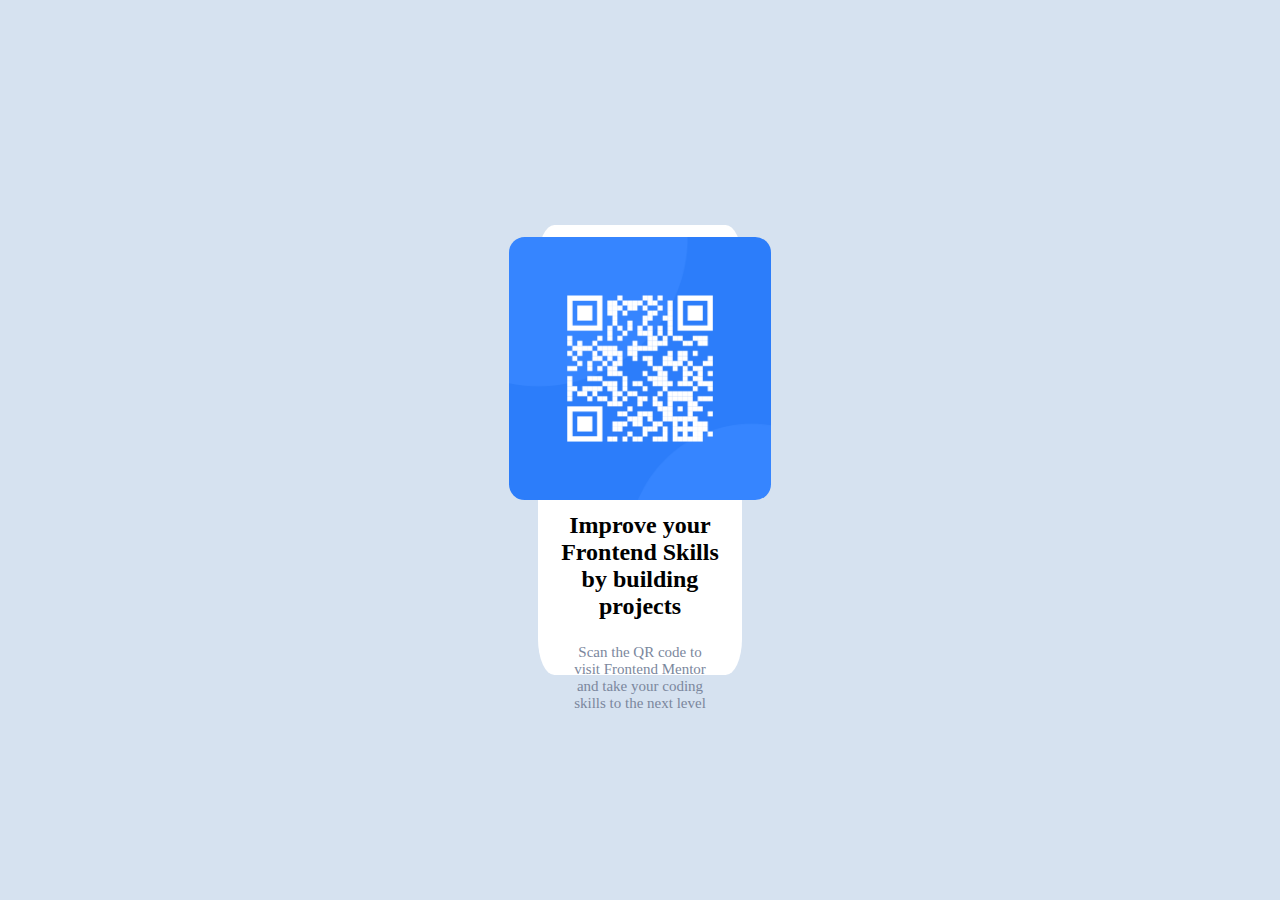
==== qr-code-component-main/index.html @ 0cdc233d "qr challenge first sub" ====
<!DOCTYPE html>
<html lang="en">
  <head>
    <meta charset="UTF-8" />
    <meta name="viewport" content="width=device-width, initial-scale=1.0" />
    <!-- displays site properly based on user's device -->

    <link
      rel="icon"
      type="image/png"
      sizes="32x32"
      href="./images/favicon-32x32.png"
    />
    <link rel="stylesheet" href="styles.css" />
    <title>Frontend Mentor | QR code component</title>

    <!-- Feel free to remove these styles or customise in your own stylesheet 👍 -->
  </head>
  <body>
    <div class="container">
      <div class="card">
        <img src="./images/image-qr-code.png" alt="" />
        <h2>Improve your Frontend Skills by building projects</h2>
        <p>
          Scan the QR code to visit Frontend Mentor and take your coding skills
          to the next level
        </p>
      </div>
    </div>
  </body>
</html>
---- qr-code-component-main/styles.css ----
@import url("https://fonts.googleapis.com/css2?family=Inter:wght@400;600;700&family=Outfit:wght@400;700&display=swap");
/*
  1. Use a more-intuitive box-sizing model.
*/
*,
*::before,
*::after {
  box-sizing: border-box;
}
/*
    2. Remove default margin
  */
* {
  margin: 0;
}

body {
  background-color: hsl(212, 45%, 89%);
}

.container {
  display: flex;
  justify-content: center;
  align-items: center;
  flex-direction: column;
  width: 100vw;
  height: 100vh;
}

.card {
  background-color: hsl(0, 0%, 100%);
  height: 50%;
  width: 16%;
  border-radius: 8%;
  display: flex;
  flex-direction: column;
  align-items: center;
  padding-top: 12px;
  text-align: center;
}
.card img {
  height: 60%;

  border-radius: 6%;
  flex-basis: 60%;
}

.card p {
  font-size: 15px;
  color: hsl(220, 15%, 55%);
  padding: 12px;
  width: 81%;
}

.card h2 {
  padding: 12px;
  width: 90%;
}
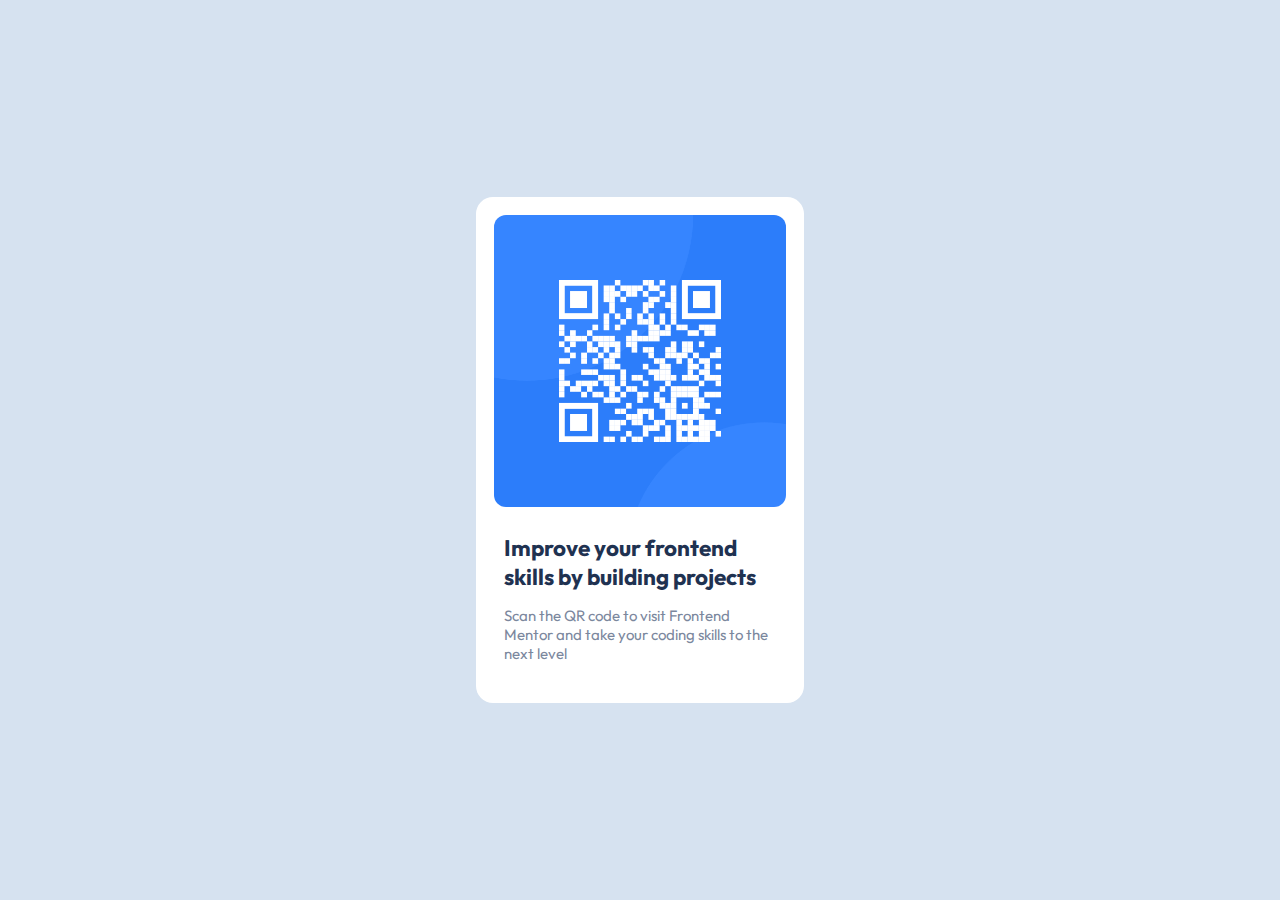
==== commit 6f4caf8f: "improved qr code challenge" ====
--- a/qr-code-component-main/index.html
+++ b/qr-code-component-main/index.html
@@ -17,7 +17,7 @@
     <!-- Feel free to remove these styles or customise in your own stylesheet 👍 -->
   </head>
   <body>
-    <div class="container">
+    <!-- <div class="container">
       <div class="card">
         <img src="./images/image-qr-code.png" alt="" />
         <h2>Improve your Frontend Skills by building projects</h2>
@@ -25,6 +25,16 @@
           Scan the QR code to visit Frontend Mentor and take your coding skills
           to the next level
         </p>
+      </div> -->
+      <div class="container">
+        <div class="card">
+          <img src="./images/image-qr-code.png" alt="">
+          <div class="text">
+            <h2>Improve your frontend skills by building projects</h2>
+            <p> Scan the QR code to visit Frontend Mentor and take your coding skills
+              to the next level</p>
+          </div>
+        </div>
       </div>
     </div>
   </body>
--- a/qr-code-component-main/styles.css
+++ b/qr-code-component-main/styles.css
@@ -12,13 +12,44 @@
   */
 * {
   margin: 0;
+  padding: 0;
 }
 
 body {
   background-color: hsl(212, 45%, 89%);
+  font-family: "Outfit", sans-serif;
+  min-height: 100vh;
+  display: flex;
+  align-items: center;
+  font-size: 15px;
 }
 
 .container {
+  max-width: 360px;
+  margin: 0 auto;
+}
+.card {
+  background-color: hsl(0, 0%, 100%);
+  padding: 18px;
+  border-radius: 17px;
+  margin: 0 1rem;
+}
+.card img {
+  width: 100%;
+  border-radius: 12px;
+}
+.text {
+  padding: 22px 10px;
+}
+.text h2 {
+  color: hsl(218, 44%, 22%);
+  padding-bottom: 15px;
+}
+.text p {
+  color: hsl(220, 15%, 55%);
+}
+/* Old Styling */
+/* .container {
   display: flex;
   justify-content: center;
   align-items: center;
@@ -55,4 +86,4 @@
 .card h2 {
   padding: 12px;
   width: 90%;
-}
+} */
